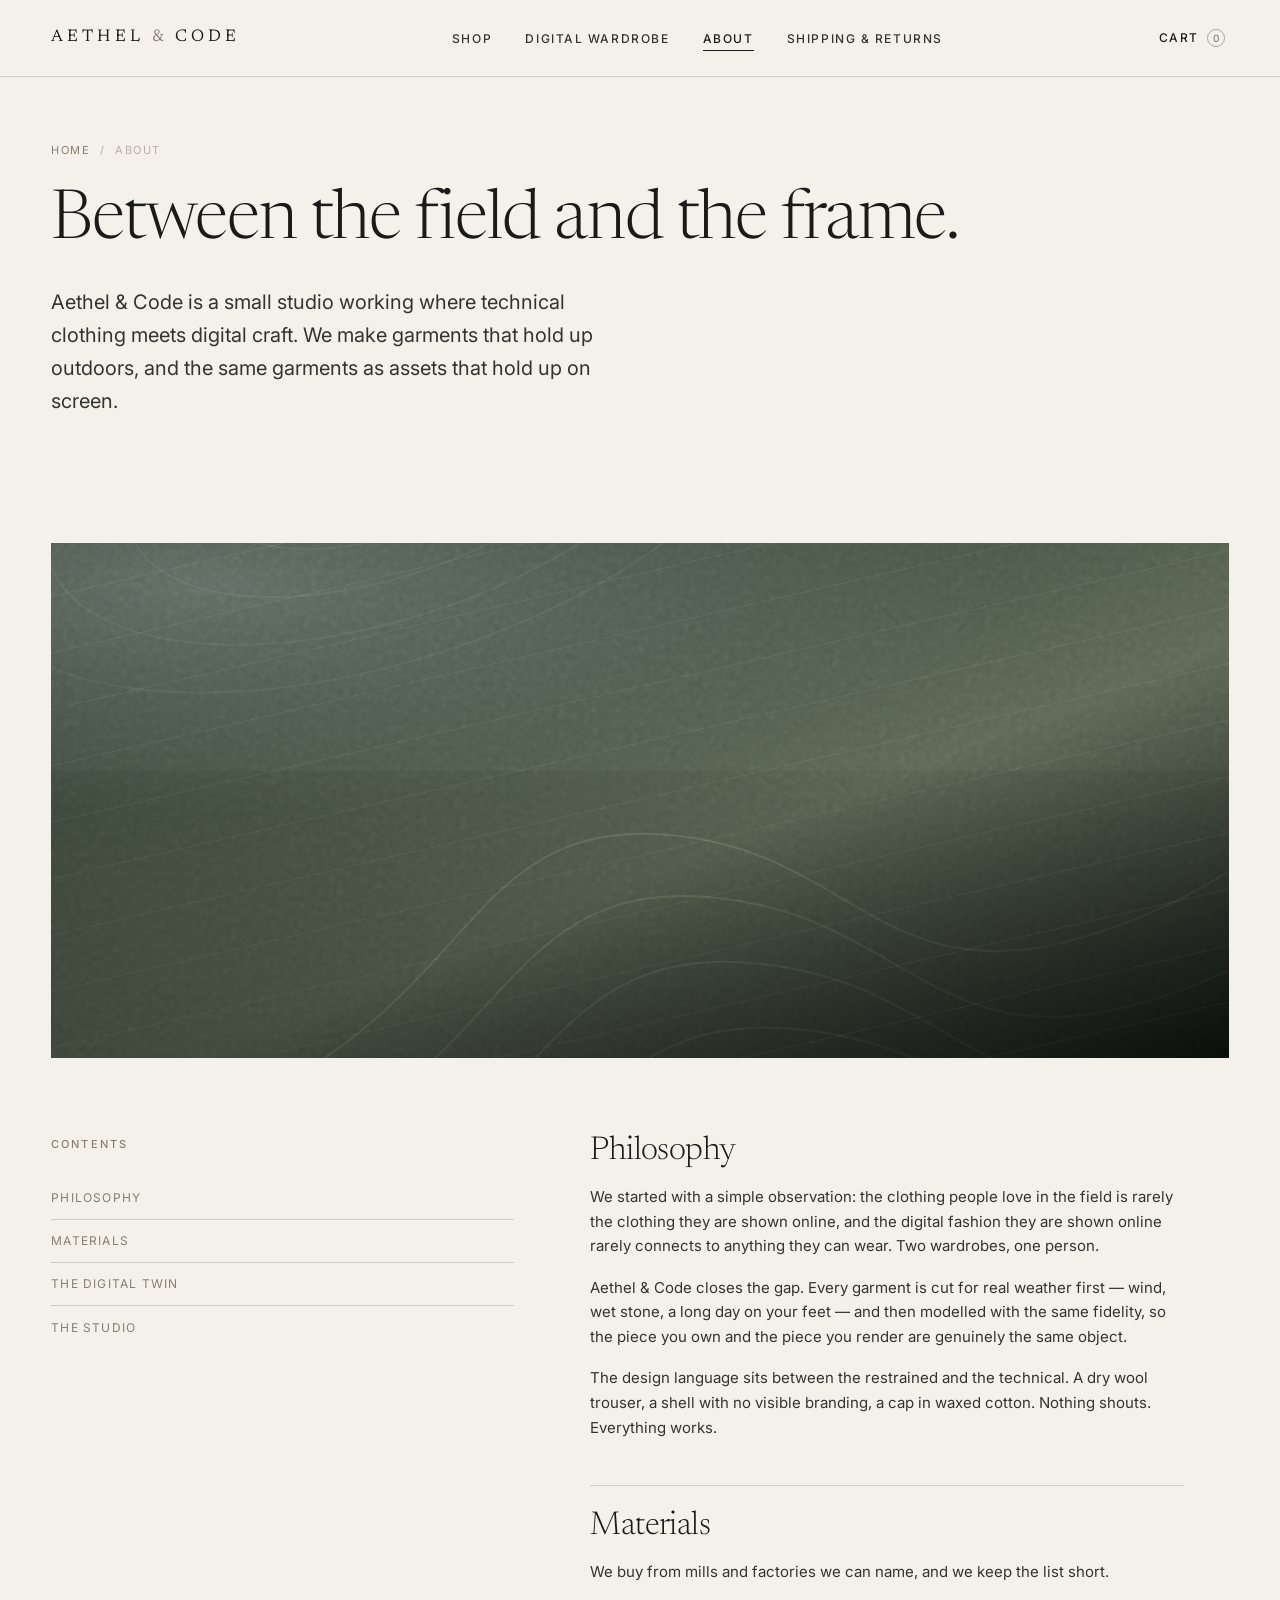
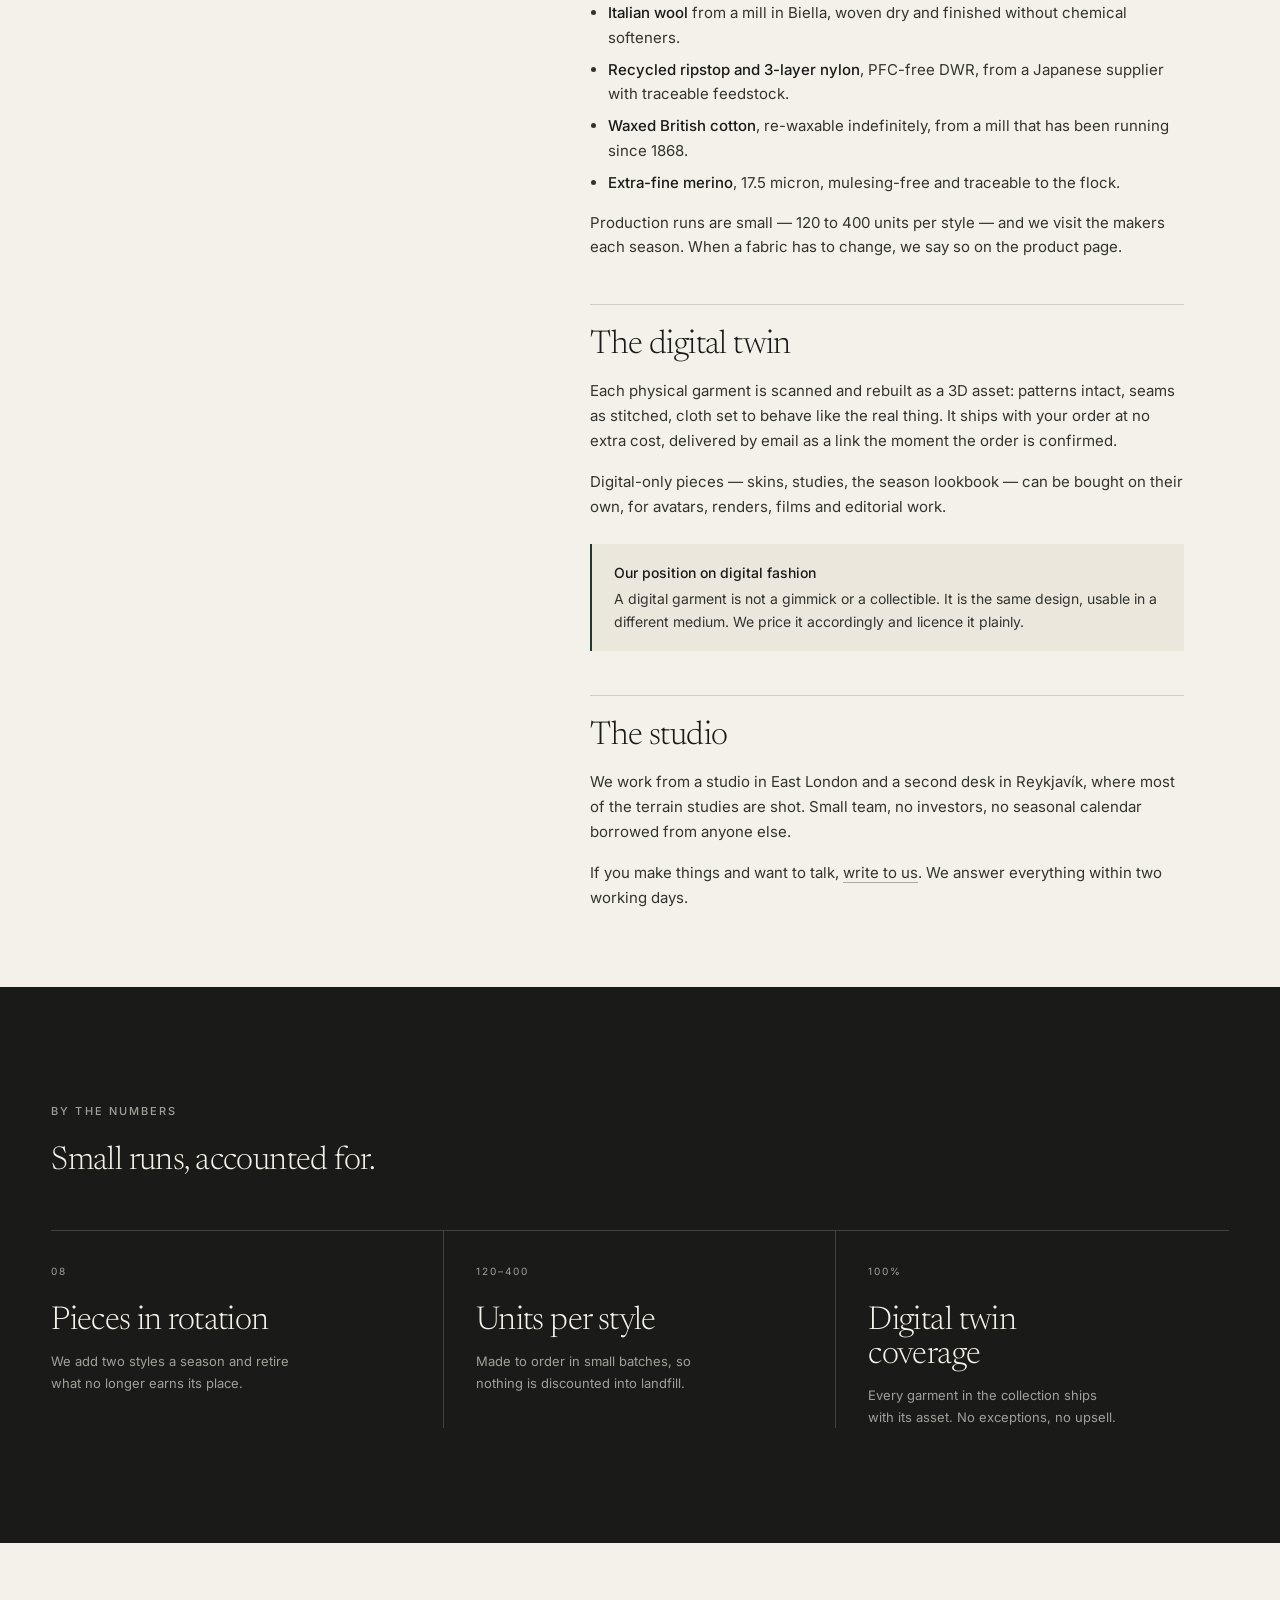
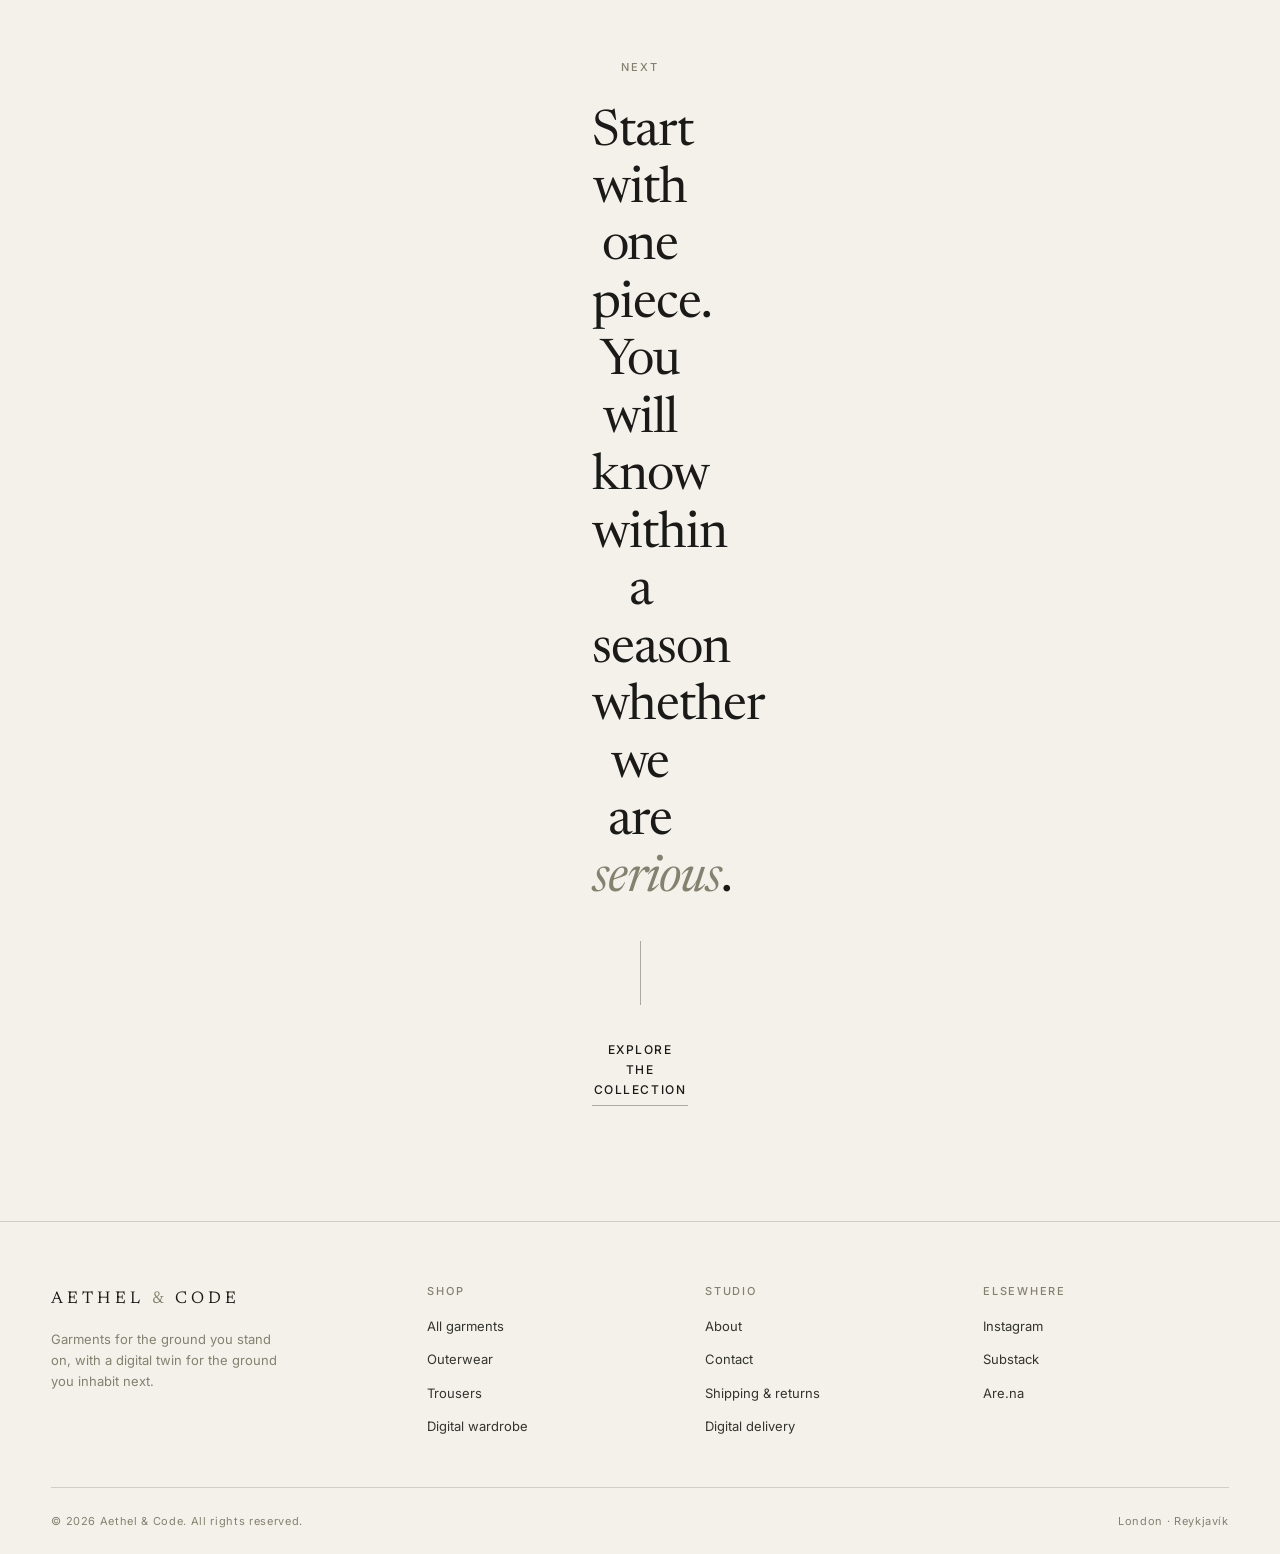
==== about.html @ 12e2cece "Add Aethel & Code storefront and Shopify OS 2.0 theme Ships the static storefront, the theme package" ====
<!DOCTYPE html>
<html lang="en">
<head>
<meta charset="utf-8">
<meta name="viewport" content="width=device-width, initial-scale=1">
<title>About — Aethel &amp; Code</title>
<meta name="description" content="Aethel &amp; Code makes quiet, functional garments for mixed ground, and gives every one of them a digital twin.">
<link rel="preconnect" href="https://fonts.googleapis.com">
<link rel="preconnect" href="https://fonts.gstatic.com" crossorigin>
<link rel="icon" href="data:image/svg+xml,%3Csvg xmlns='http://www.w3.org/2000/svg' viewBox='0 0 32 32'%3E%3Crect width='32' height='32' fill='%231a1b18'/%3E%3Cpath d='M9 23L16 9l7 14M12 19h8' stroke='%23f4f1ea' stroke-width='1.4' fill='none'/%3E%3C/svg%3E">
<meta name="theme-color" content="#f4f1ea">
<link rel="stylesheet" href="assets/css/site.css">
</head>
<body data-page="about">
<div data-chrome="header"></div>

<main id="main">
  <div class="wrap page-head">
    <nav class="breadcrumb" aria-label="Breadcrumb">
      <a href="index.html">Home</a><span>/</span><span aria-current="page">About</span>
    </nav>
    <h1>Between the field and the frame.</h1>
    <div class="page-head__row">
      <p>Aethel &amp; Code is a small studio working where technical clothing meets digital craft. We make garments that hold up outdoors, and the same garments as assets that hold up on screen.</p>
    </div>
  </div>

  <section class="section section--tight">
    <div class="wrap">
      <div class="media" style="aspect-ratio:16/7">
        <div class="plate plate--ridge" style="--p1:#2b3a2e;--p2:#5d6856;--p3:#0c110d" aria-hidden="true">
          <span class="plate__contour"></span><span class="plate__grain"></span>
        </div>
      </div>
    </div>
  </section>

  <section class="section section--tight" style="padding-top:0">
    <div class="wrap prose-layout">
      <aside class="prose-layout__aside">
        <p class="label">Contents</p>
        <ul class="toc">
          <li><a href="#philosophy">Philosophy</a></li>
          <li><a href="#materials">Materials</a></li>
          <li><a href="#digital">The digital twin</a></li>
          <li><a href="#studio">The studio</a></li>
        </ul>
      </aside>

      <div class="prose">
        <h2 id="philosophy">Philosophy</h2>
        <p>We started with a simple observation: the clothing people love in the field is rarely the clothing they are shown online, and the digital fashion they are shown online rarely connects to anything they can wear. Two wardrobes, one person.</p>
        <p>Aethel &amp; Code closes the gap. Every garment is cut for real weather first — wind, wet stone, a long day on your feet — and then modelled with the same fidelity, so the piece you own and the piece you render are genuinely the same object.</p>
        <p>The design language sits between the restrained and the technical. A dry wool trouser, a shell with no visible branding, a cap in waxed cotton. Nothing shouts. Everything works.</p>

        <h2 id="materials">Materials</h2>
        <p>We buy from mills and factories we can name, and we keep the list short.</p>
        <ul>
          <li><strong>Italian wool</strong> from a mill in Biella, woven dry and finished without chemical softeners.</li>
          <li><strong>Recycled ripstop and 3-layer nylon</strong>, PFC-free DWR, from a Japanese supplier with traceable feedstock.</li>
          <li><strong>Waxed British cotton</strong>, re-waxable indefinitely, from a mill that has been running since 1868.</li>
          <li><strong>Extra-fine merino</strong>, 17.5 micron, mulesing-free and traceable to the flock.</li>
        </ul>
        <p>Production runs are small — 120 to 400 units per style — and we visit the makers each season. When a fabric has to change, we say so on the product page.</p>

        <h2 id="digital">The digital twin</h2>
        <p>Each physical garment is scanned and rebuilt as a 3D asset: patterns intact, seams as stitched, cloth set to behave like the real thing. It ships with your order at no extra cost, delivered by email as a link the moment the order is confirmed.</p>
        <p>Digital-only pieces — skins, studies, the season lookbook — can be bought on their own, for avatars, renders, films and editorial work.</p>
        <div class="callout">
          <p><strong>Our position on digital fashion</strong>
          A digital garment is not a gimmick or a collectible. It is the same design, usable in a different medium. We price it accordingly and licence it plainly.</p>
        </div>

        <h2 id="studio">The studio</h2>
        <p>We work from a studio in East London and a second desk in Reykjav&iacute;k, where most of the terrain studies are shot. Small team, no investors, no seasonal calendar borrowed from anyone else.</p>
        <p>If you make things and want to talk, <a href="contact.html">write to us</a>. We answer everything within two working days.</p>
      </div>
    </div>
  </section>

  <section class="section section--ink">
    <div class="wrap">
      <div class="section-head">
        <div>
          <p class="label">By the numbers</p>
          <h2 style="font-size:var(--step-2);max-width:24ch">Small runs, accounted for.</h2>
        </div>
      </div>
      <div class="pillars">
        <div class="pillar">
          <span class="pillar__num">08</span>
          <h3>Pieces in rotation</h3>
          <p>We add two styles a season and retire what no longer earns its place.</p>
        </div>
        <div class="pillar">
          <span class="pillar__num">120–400</span>
          <h3>Units per style</h3>
          <p>Made to order in small batches, so nothing is discounted into landfill.</p>
        </div>
        <div class="pillar">
          <span class="pillar__num">100%</span>
          <h3>Digital twin coverage</h3>
          <p>Every garment in the collection ships with its asset. No exceptions, no upsell.</p>
        </div>
      </div>
    </div>
  </section>

  <section class="section">
    <div class="wrap quote reveal">
      <p class="label">Next</p>
      <blockquote>Start with one piece. You will know within a season whether we are <em>serious</em>.</blockquote>
      <div class="quote__rule" aria-hidden="true"></div>
      <a class="link-underline" href="shop.html">Explore the collection</a>
    </div>
  </section>
</main>

<div data-chrome="footer"></div>

<script src="assets/js/data.js"></script>
<script src="assets/js/site.js"></script>
</body>
</html>
---- assets/css/site.css ----
@import url('https://fonts.googleapis.com/css2?family=Newsreader:ital,opsz,wght@0,6..72,300;0,6..72,400;0,6..72,500;1,6..72,300&family=Inter:wght@300;400;500&display=swap');

/* ============================================================
   Aethel & Code — design tokens
   ============================================================ */
:root {
  --bone: #f4f1ea;
  --paper: #ebe7dd;
  --ink: #1a1b18;
  --ink-soft: #33342f;
  --stone: #85816f;
  --stone-light: #b6b1a2;
  --forest: #1f3a2e;
  --forest-bright: #2f5a45;
  --line: rgba(26, 27, 24, 0.16);
  --line-strong: rgba(26, 27, 24, 0.34);

  --font-display: 'Newsreader', 'Iowan Old Style', 'Palatino Linotype', Georgia, serif;
  --font-body: 'Inter', 'Helvetica Neue', Helvetica, Arial, sans-serif;

  --step--1: 0.8125rem;
  --step-0: 0.9375rem;
  --step-1: clamp(1.0625rem, 0.98rem + 0.35vw, 1.25rem);
  --step-2: clamp(1.5rem, 1.2rem + 1.2vw, 2.05rem);
  --step-3: clamp(2.1rem, 1.5rem + 2.6vw, 3.35rem);
  --display: clamp(2.5rem, 1.1rem + 5.6vw, 5.75rem);

  --gutter: clamp(1.25rem, 4vw, 3.5rem);
  --section: clamp(4.5rem, 9vw, 8.5rem);
  --max: 1560px;
  --nav-h: 76px;

  --ease: cubic-bezier(0.22, 1, 0.36, 1);
}

/* ============================================================
   Base
   ============================================================ */
*,
*::before,
*::after { box-sizing: border-box; }

html { -webkit-text-size-adjust: 100%; scroll-behavior: smooth; }

body {
  margin: 0;
  background: var(--bone);
  color: var(--ink);
  font-family: var(--font-body);
  font-size: var(--step-0);
  font-weight: 400;
  line-height: 1.65;
  -webkit-font-smoothing: antialiased;
  text-rendering: optimizeLegibility;
}

body.is-locked { overflow: hidden; }

img, svg { display: block; max-width: 100%; }

h1, h2, h3, h4 {
  font-family: var(--font-display);
  font-weight: 300;
  line-height: 1.04;
  letter-spacing: -0.018em;
  margin: 0;
  text-wrap: balance;
}

p { margin: 0 0 1.1em; }
p:last-child { margin-bottom: 0; }

a { color: inherit; text-decoration: none; }

button { font: inherit; color: inherit; }

:focus-visible {
  outline: 2px solid var(--forest-bright);
  outline-offset: 3px;
}

::selection { background: var(--forest); color: var(--bone); }

/* ============================================================
   Layout utilities
   ============================================================ */
.wrap {
  width: 100%;
  max-width: var(--max);
  margin-inline: auto;
  padding-inline: var(--gutter);
}

.section { padding-block: var(--section); }
.section--tight { padding-block: clamp(3rem, 6vw, 5rem); }
.section--hair { border-top: 1px solid var(--line); }

.section--ink {
  background: var(--ink);
  color: var(--bone);
  --line: rgba(244, 241, 234, 0.18);
  --line-strong: rgba(244, 241, 234, 0.4);
  --stone: rgba(244, 241, 234, 0.62);
}
.section--ink :focus-visible { outline-color: var(--bone); }

.label {
  font-family: var(--font-body);
  font-size: 0.6875rem;
  font-weight: 500;
  letter-spacing: 0.19em;
  text-transform: uppercase;
  color: var(--stone);
  margin: 0 0 1.5rem;
}

.eyebrow-row {
  display: flex;
  align-items: baseline;
  justify-content: space-between;
  gap: 2rem;
  padding-bottom: 1.1rem;
  border-bottom: 1px solid var(--line);
  margin-bottom: clamp(1.75rem, 3vw, 2.75rem);
}
.eyebrow-row .label { margin: 0; }

.section-head {
  display: grid;
  grid-template-columns: minmax(0, 1fr) auto;
  align-items: end;
  gap: 2rem;
  margin-bottom: clamp(2rem, 4vw, 3.5rem);
}
.section-head h2 { font-size: var(--step-3); max-width: 20ch; }

.lede {
  font-size: var(--step-1);
  line-height: 1.55;
  max-width: 54ch;
  color: var(--ink-soft);
}
.section--ink .lede { color: rgba(244, 241, 234, 0.72); }

.muted { color: var(--stone); }

/* ============================================================
   Buttons & links
   ============================================================ */
.btn {
  --bg: var(--ink);
  --fg: var(--bone);
  --bd: var(--ink);
  display: inline-flex;
  align-items: center;
  justify-content: center;
  gap: 0.6rem;
  min-height: 50px;
  padding: 0.85rem 1.6rem;
  background: var(--bg);
  color: var(--fg);
  border: 1px solid var(--bd);
  border-radius: 0;
  font-size: 0.75rem;
  font-weight: 500;
  letter-spacing: 0.13em;
  text-transform: uppercase;
  cursor: pointer;
  transition: background 0.4s var(--ease), color 0.4s var(--ease), border-color 0.4s var(--ease);
}
.btn:hover { --bg: var(--forest); --bd: var(--forest); --fg: var(--bone); }
.btn:disabled { opacity: 0.45; cursor: not-allowed; }

.btn--ghost {
  --bg: transparent;
  --fg: var(--ink);
  --bd: var(--line-strong);
}
.btn--ghost:hover { --bg: var(--ink); --fg: var(--bone); --bd: var(--ink); }

.btn--light { --bg: var(--bone); --fg: var(--ink); --bd: var(--bone); }
.btn--light:hover { --bg: transparent; --fg: var(--bone); --bd: var(--bone); }

.btn--outline-light {
  --bg: transparent;
  --fg: var(--bone);
  --bd: rgba(244, 241, 234, 0.5);
}
.btn--outline-light:hover { --bg: var(--bone); --fg: var(--ink); --bd: var(--bone); }

.btn--block { width: 100%; }

.btn__arrow { transition: transform 0.4s var(--ease); }
.btn:hover .btn__arrow { transform: translateX(4px); }

.link-underline {
  display: inline-flex;
  align-items: center;
  gap: 0.5rem;
  font-size: 0.75rem;
  font-weight: 500;
  letter-spacing: 0.13em;
  text-transform: uppercase;
  padding-bottom: 0.35rem;
  border-bottom: 1px solid var(--line-strong);
  transition: border-color 0.35s var(--ease), color 0.35s var(--ease);
}
.link-underline:hover { border-color: currentColor; color: var(--forest); }
.section--ink .link-underline:hover { color: var(--bone); }

.skip {
  position: absolute;
  left: -9999px;
  top: 0;
  z-index: 200;
  background: var(--ink);
  color: var(--bone);
  padding: 0.9rem 1.25rem;
}
.skip:focus { left: 1rem; top: 1rem; }

/* ============================================================
   Art plates — generated atmospheric "terrain" imagery
   ============================================================ */
.plate {
  --p1: #35362f;
  --p2: #6c6a5e;
  --p3: #161714;
  position: relative;
  overflow: hidden;
  isolation: isolate;
  background-color: var(--p2);
  background-image:
    radial-gradient(120% 85% at 18% 10%, color-mix(in srgb, var(--p1) 76%, #fff) 0%, transparent 58%),
    radial-gradient(85% 60% at 84% 6%, color-mix(in srgb, var(--p2) 62%, #fff) 0%, transparent 64%),
    linear-gradient(166deg, var(--p1) 0%, var(--p2) 54%, var(--p3) 100%);
}

.plate::before {
  content: '';
  position: absolute;
  inset: 0;
  background:
    linear-gradient(180deg, transparent 44%, rgba(8, 9, 8, 0.06) 44.4%, rgba(8, 9, 8, 0.34) 100%);
  pointer-events: none;
}

.plate__contour,
.plate__grain {
  position: absolute;
  inset: 0;
  pointer-events: none;
  background-repeat: no-repeat;
  background-size: cover;
  background-position: center;
}
.plate__contour {
  background-image: url(../img/contours.svg);
  opacity: 0.3;
  mix-blend-mode: overlay;
  transform: scale(1.18);
  transition: transform 1.4s var(--ease), opacity 1.4s var(--ease);
}
.plate__grain {
  background-image: url(../img/grain.svg);
  opacity: 0.5;
  mix-blend-mode: overlay;
}

/* variants */
.plate--ridge {
  background-image:
    repeating-linear-gradient(-13deg, transparent 0 54px, rgba(255, 255, 255, 0.055) 54px 55px),
    radial-gradient(120% 80% at 14% 8%, color-mix(in srgb, var(--p1) 74%, #fff) 0%, transparent 56%),
    linear-gradient(158deg, var(--p1) 0%, var(--p2) 58%, var(--p3) 100%);
}
.plate--ridge .plate__contour { opacity: 0.4; }

.plate--fog {
  background-image:
    radial-gradient(60% 40% at 30% 62%, rgba(255, 255, 255, 0.32) 0%, transparent 70%),
    radial-gradient(55% 40% at 76% 34%, rgba(255, 255, 255, 0.22) 0%, transparent 72%),
    linear-gradient(172deg, var(--p1) 0%, var(--p2) 48%, var(--p3) 100%);
}
.plate--fog .plate__contour { opacity: 0.18; }

.plate--dune {
  background-image:
    radial-gradient(140% 70% at 50% 116%, color-mix(in srgb, var(--p1) 60%, #fff) 0%, transparent 62%),
    radial-gradient(90% 45% at 22% 22%, rgba(255, 255, 255, 0.18) 0%, transparent 66%),
    linear-gradient(178deg, var(--p1) 0%, var(--p2) 62%, var(--p3) 100%);
}
.plate--dune .plate__contour { opacity: 0.26; }

.plate--studio {
  background-image:
    radial-gradient(70% 55% at 50% 26%, color-mix(in srgb, var(--p2) 62%, #fff) 0%, transparent 66%),
    linear-gradient(180deg, var(--p1) 0%, var(--p2) 68%, var(--p3) 100%);
}
.plate--studio::before {
  background:
    radial-gradient(58% 34% at 50% 100%, rgba(0, 0, 0, 0.4) 0%, transparent 70%),
    linear-gradient(180deg, transparent 62%, rgba(8, 9, 8, 0.24) 100%);
}
.plate--studio .plate__contour { opacity: 0.1; }

/* digital / wireframe plate */
.plate--wire {
  background-color: #121613;
  background-image:
    radial-gradient(70% 55% at 50% 30%, color-mix(in srgb, var(--p2) 46%, #000) 0%, transparent 70%),
    linear-gradient(180deg, #1a201b 0%, #0d110f 100%);
}
.plate--wire::before {
  background-image:
    linear-gradient(rgba(244, 241, 234, 0.09) 1px, transparent 1px),
    linear-gradient(90deg, rgba(244, 241, 234, 0.09) 1px, transparent 1px);
  background-size: 44px 44px;
  background-position: center;
  mask-image: radial-gradient(78% 62% at 50% 44%, #000 20%, transparent 78%);
  opacity: 0.9;
}
.plate--wire .plate__contour {
  opacity: 0.16;
  mix-blend-mode: screen;
  background-size: 130% auto;
  background-position: center 120%;
}

/* media wrapper */
.media {
  position: relative;
  display: block;
  aspect-ratio: 4 / 5;
  overflow: hidden;
  background: var(--paper);
}
.media .plate { position: absolute; inset: 0; }

.media__tag {
  position: absolute;
  left: 0.9rem;
  bottom: 0.9rem;
  z-index: 2;
  display: inline-flex;
  align-items: center;
  gap: 0.4rem;
  padding: 0.42rem 0.7rem;
  background: rgba(244, 241, 234, 0.92);
  color: var(--ink);
  font-size: 0.625rem;
  font-weight: 500;
  letter-spacing: 0.14em;
  text-transform: uppercase;
  backdrop-filter: blur(6px);
}
.media__tag::before {
  content: '';
  width: 5px;
  height: 5px;
  border-radius: 50%;
  background: var(--forest-bright);
}

/* mannequin line art for digital looks */
.figure {
  position: absolute;
  inset: 0;
  z-index: 1;
  display: grid;
  place-items: center;
  padding: 12% 0;
  pointer-events: none;
}
.figure svg {
  height: 100%;
  width: auto;
  overflow: visible;
  stroke: rgba(244, 241, 234, 0.82);
  fill: none;
  stroke-width: 1.1;
  vector-effect: non-scaling-stroke;
}
.figure svg .dash { stroke-dasharray: 4 5; stroke-opacity: 0.5; }
.figure svg .accent { stroke: #7fbf9c; stroke-opacity: 0.9; }
.figure svg .fillfaint { fill: rgba(244, 241, 234, 0.05); stroke: none; }

/* ============================================================
   Navigation
   ============================================================ */
.nav {
  position: sticky;
  top: 0;
  z-index: 90;
  background: color-mix(in srgb, var(--bone) 92%, transparent);
  backdrop-filter: blur(14px) saturate(120%);
  border-bottom: 1px solid var(--line);
}
.nav__inner {
  display: flex;
  align-items: center;
  justify-content: space-between;
  gap: 2rem;
  height: var(--nav-h);
}

.wordmark {
  font-family: var(--font-display);
  font-size: 1.0625rem;
  font-weight: 400;
  letter-spacing: 0.24em;
  text-transform: uppercase;
  white-space: nowrap;
}
.wordmark span { color: var(--stone); }

.nav__links {
  display: flex;
  align-items: center;
  gap: clamp(1.5rem, 2.6vw, 2.75rem);
  list-style: none;
  margin: 0;
  padding: 0;
}
.nav__links a {
  position: relative;
  font-size: 0.75rem;
  font-weight: 500;
  letter-spacing: 0.13em;
  text-transform: uppercase;
  padding-block: 0.35rem;
  color: var(--ink-soft);
  transition: color 0.3s var(--ease);
}
.nav__links a::after {
  content: '';
  position: absolute;
  left: 0;
  bottom: 0;
  height: 1px;
  width: 100%;
  background: currentColor;
  transform: scaleX(0);
  transform-origin: left;
  transition: transform 0.4s var(--ease);
}
.nav__links a:hover { color: var(--ink); }
.nav__links a:hover::after,
.nav__links a[aria-current='page']::after { transform: scaleX(1); }
.nav__links a[aria-current='page'] { color: var(--ink); }

.nav__actions { display: flex; align-items: center; gap: 0.5rem; }

.cart-btn {
  position: relative;
  display: inline-flex;
  align-items: center;
  gap: 0.5rem;
  background: none;
  border: 0;
  padding: 0.55rem 0.25rem;
  font-size: 0.75rem;
  font-weight: 500;
  letter-spacing: 0.13em;
  text-transform: uppercase;
  cursor: pointer;
}
.cart-btn__count {
  display: inline-grid;
  place-items: center;
  min-width: 18px;
  height: 18px;
  padding-inline: 4px;
  background: var(--forest);
  color: var(--bone);
  font-size: 0.625rem;
  letter-spacing: 0;
  border-radius: 999px;
}
.cart-btn__count[data-empty='true'] {
  background: transparent;
  color: var(--stone);
  border: 1px solid var(--line-strong);
}

.menu-toggle {
  display: none;
  width: 44px;
  height: 44px;
  align-items: center;
  justify-content: center;
  background: none;
  border: 1px solid var(--line);
  cursor: pointer;
}
.menu-toggle span {
  display: block;
  width: 18px;
  height: 1px;
  background: var(--ink);
  position: relative;
}
.menu-toggle span::before,
.menu-toggle span::after {
  content: '';
  position: absolute;
  left: 0;
  width: 18px;
  height: 1px;
  background: var(--ink);
}
.menu-toggle span::before { top: -6px; }
.menu-toggle span::after { top: 6px; }

/* mobile nav panel */
.mobile-nav {
  position: fixed;
  inset: 0;
  z-index: 120;
  background: var(--bone);
  padding: calc(var(--nav-h) + 2rem) var(--gutter) 2rem;
  display: flex;
  flex-direction: column;
  justify-content: space-between;
  transform: translateY(-100%);
  visibility: hidden;
  transition: transform 0.55s var(--ease), visibility 0.55s;
}
.mobile-nav[data-open='true'] { transform: translateY(0); visibility: visible; }
.mobile-nav ul { list-style: none; margin: 0; padding: 0; }
.mobile-nav li + li { border-top: 1px solid var(--line); }
.mobile-nav a {
  display: flex;
  align-items: baseline;
  justify-content: space-between;
  padding-block: 1rem;
  font-family: var(--font-display);
  font-size: clamp(1.6rem, 7vw, 2.4rem);
  letter-spacing: -0.01em;
}
.mobile-nav a span { font-family: var(--font-body); font-size: 0.6875rem; letter-spacing: 0.18em; color: var(--stone); }
.mobile-nav__close {
  position: absolute;
  top: 1rem;
  right: var(--gutter);
  width: 44px;
  height: 44px;
  border: 1px solid var(--line);
  background: none;
  cursor: pointer;
  font-size: 1.1rem;
  line-height: 1;
}
.mobile-nav__foot { font-size: var(--step--1); color: var(--stone); }

/* ============================================================
   Cart drawer
   ============================================================ */
.scrim {
  position: fixed;
  inset: 0;
  z-index: 100;
  background: rgba(20, 21, 18, 0.42);
  backdrop-filter: blur(3px);
  opacity: 0;
  visibility: hidden;
  transition: opacity 0.4s var(--ease), visibility 0.4s;
}
.scrim[data-open='true'] { opacity: 1; visibility: visible; }

.drawer {
  position: fixed;
  top: 0;
  right: 0;
  bottom: 0;
  z-index: 110;
  width: min(440px, 100%);
  background: var(--bone);
  border-left: 1px solid var(--line);
  display: flex;
  flex-direction: column;
  transform: translateX(101%);
  visibility: hidden;
  transition: transform 0.55s var(--ease), visibility 0.55s;
}
.drawer[data-open='true'] { transform: translateX(0); visibility: visible; }
.drawer[data-open='false'] { pointer-events: none; }

.drawer__head {
  display: flex;
  align-items: center;
  justify-content: space-between;
  padding: 1.35rem 1.5rem;
  border-bottom: 1px solid var(--line);
}
.drawer__head h2 { font-size: 1.15rem; letter-spacing: 0; }
.drawer__close {
  width: 40px;
  height: 40px;
  display: grid;
  place-items: center;
  background: none;
  border: 1px solid var(--line);
  cursor: pointer;
  font-size: 1rem;
  line-height: 1;
}
.drawer__body { flex: 1; overflow-y: auto; padding: 1.5rem; }

.drawer__empty { padding-top: 3rem; }
.drawer__empty p { max-width: 32ch; }

.line-item {
  display: grid;
  grid-template-columns: 76px 1fr;
  gap: 1rem;
  padding-block: 1.15rem;
  border-bottom: 1px solid var(--line);
}
.line-item:first-child { padding-top: 0; }
.line-item__media { aspect-ratio: 4 / 5; }
.line-item__name { font-family: var(--font-display); font-size: 1.0625rem; line-height: 1.25; }
.line-item__meta { font-size: 0.75rem; color: var(--stone); margin-top: 0.15rem; }
.line-item__row {
  display: flex;
  align-items: center;
  justify-content: space-between;
  gap: 1rem;
  margin-top: 0.6rem;
}
.line-item__price { font-size: 0.8125rem; font-variant-numeric: tabular-nums; }

.qty {
  display: inline-flex;
  align-items: center;
  border: 1px solid var(--line);
}
.qty button {
  width: 28px;
  height: 28px;
  display: grid;
  place-items: center;
  background: none;
  border: 0;
  cursor: pointer;
  font-size: 0.9rem;
  color: var(--ink-soft);
}
.qty button:hover { background: var(--paper); }
.qty span { min-width: 26px; text-align: center; font-size: 0.8125rem; font-variant-numeric: tabular-nums; }

.line-item__remove {
  background: none;
  border: 0;
  padding: 0;
  font-size: 0.6875rem;
  letter-spacing: 0.1em;
  text-transform: uppercase;
  color: var(--stone);
  text-decoration: underline;
  text-underline-offset: 3px;
  cursor: pointer;
}
.line-item__remove:hover { color: var(--ink); }

.drawer__foot { border-top: 1px solid var(--line); padding: 1.4rem 1.5rem 1.6rem; background: var(--paper); }
.drawer__row { display: flex; justify-content: space-between; font-size: 0.8125rem; margin-bottom: 0.5rem; }
.drawer__total { font-size: 1rem; margin-block: 0.85rem 1.1rem; padding-top: 0.85rem; border-top: 1px solid var(--line); }
.drawer__total strong { font-family: var(--font-display); font-size: 1.35rem; font-weight: 400; font-variant-numeric: tabular-nums; }
.drawer__note { font-size: 0.6875rem; line-height: 1.6; color: var(--stone); margin-top: 0.9rem; }

.toast {
  position: fixed;
  left: 50%;
  bottom: 1.5rem;
  z-index: 150;
  transform: translate(-50%, 14px);
  padding: 0.8rem 1.2rem;
  background: var(--ink);
  color: var(--bone);
  font-size: 0.75rem;
  letter-spacing: 0.06em;
  opacity: 0;
  visibility: hidden;
  transition: opacity 0.3s var(--ease), transform 0.3s var(--ease), visibility 0.3s;
}
.toast[data-show='true'] { opacity: 1; visibility: visible; transform: translate(-50%, 0); }

/* ============================================================
   Hero
   ============================================================ */
.hero {
  position: relative;
  min-height: min(88svh, 900px);
  display: grid;
  align-items: end;
  overflow: hidden;
  color: var(--bone);
  --line: rgba(244, 241, 234, 0.24);
}
.hero .plate { position: absolute; inset: 0; }
.hero .plate__contour { animation: drift 34s ease-in-out infinite alternate; }
.hero::after {
  content: '';
  position: absolute;
  inset: 0;
  z-index: 1;
  background:
    linear-gradient(180deg, rgba(12, 15, 12, 0.42) 0%, rgba(12, 15, 12, 0.08) 38%, rgba(10, 13, 10, 0.72) 100%);
  pointer-events: none;
}
.hero__inner {
  position: relative;
  z-index: 2;
  width: 100%;
  padding-block: clamp(2.5rem, 6vw, 4.5rem);
}
.hero__eyebrow {
  display: flex;
  align-items: center;
  gap: 0.75rem;
  font-size: 0.6875rem;
  letter-spacing: 0.19em;
  text-transform: uppercase;
  color: rgba(244, 241, 234, 0.78);
  margin-bottom: clamp(1.25rem, 2.5vw, 2rem);
}
.hero__eyebrow::before {
  content: '';
  width: 34px;
  height: 1px;
  background: currentColor;
  opacity: 0.6;
}
.hero h1 {
  font-size: var(--display);
  max-width: 20ch;
  margin-bottom: clamp(1.25rem, 2.5vw, 1.9rem);
  letter-spacing: -0.025em;
}
.hero h1 em { font-style: italic; color: rgba(244, 241, 234, 0.78); }
.hero__foot {
  display: flex;
  flex-wrap: wrap;
  align-items: end;
  justify-content: space-between;
  gap: 1.75rem;
  padding-top: 1.5rem;
  border-top: 1px solid rgba(244, 241, 234, 0.22);
}
.hero__foot p {
  max-width: 34ch;
  font-size: var(--step--1);
  color: rgba(244, 241, 234, 0.8);
  margin: 0;
}
.hero__actions { display: flex; flex-wrap: wrap; gap: 0.75rem; }

@keyframes drift {
  from { transform: scale(1.18) translate3d(0, 0, 0); }
  to { transform: scale(1.26) translate3d(-2.5%, -1.5%, 0); }
}

/* ============================================================
   Marquee band
   ============================================================ */
.band {
  border-bottom: 1px solid var(--line);
  padding-block: 0.9rem;
  overflow: hidden;
}
.band__track {
  display: flex;
  gap: 3rem;
  width: max-content;
  animation: marquee 44s linear infinite;
}
.band__track span {
  display: inline-flex;
  align-items: center;
  gap: 0.7rem;
  font-size: 0.6875rem;
  letter-spacing: 0.17em;
  text-transform: uppercase;
  color: var(--stone);
  white-space: nowrap;
}
.band__track span::before {
  content: '';
  width: 4px;
  height: 4px;
  background: var(--forest-bright);
  border-radius: 50%;
}
@keyframes marquee {
  to { transform: translateX(-50%); }
}

/* ============================================================
   Pillars
   ============================================================ */
.pillars {
  display: grid;
  grid-template-columns: repeat(3, minmax(0, 1fr));
  border-top: 1px solid var(--line);
}
.pillar {
  padding: 2rem 2rem 0 0;
  border-right: 1px solid var(--line);
}
.pillar:last-child { border-right: 0; padding-right: 0; }
.pillar:not(:first-child) { padding-left: 2rem; }
.pillar__num {
  font-size: 0.625rem;
  letter-spacing: 0.2em;
  color: var(--stone);
  display: block;
  margin-bottom: 1.6rem;
}
.pillar h3 { font-size: var(--step-2); margin-bottom: 0.75rem; max-width: 14ch; }
.pillar p { font-size: var(--step--1); color: var(--stone); max-width: 32ch; }

/* ============================================================
   Collections (asymmetric editorial grid)
   ============================================================ */
.collections {
  display: grid;
  grid-template-columns: 1.35fr 1fr;
  gap: clamp(1rem, 2vw, 1.75rem);
}
.collection-card {
  position: relative;
  display: grid;
  min-height: 0;
  color: var(--bone);
  --line: rgba(244, 241, 234, 0.3);
}
.collection-card--tall { grid-row: span 2; }
.collection-card .media { aspect-ratio: auto; height: 100%; min-height: 300px; }
.collection-card--tall .media { min-height: 640px; }
.collection-card__body {
  position: absolute;
  inset: auto 0 0 0;
  z-index: 3;
  padding: clamp(1.25rem, 2.4vw, 2rem);
  display: flex;
  align-items: end;
  justify-content: space-between;
  gap: 1.5rem;
  background: linear-gradient(180deg, transparent 0%, rgba(10, 12, 10, 0.62) 100%);
}
.collection-card__body h3 { font-size: var(--step-2); margin-bottom: 0.35rem; }
.collection-card__body p {
  margin: 0;
  font-size: 0.75rem;
  letter-spacing: 0.06em;
  color: rgba(244, 241, 234, 0.72);
}
.collection-card__arrow {
  flex-shrink: 0;
  width: 42px;
  height: 42px;
  display: grid;
  place-items: center;
  border: 1px solid rgba(244, 241, 234, 0.45);
  border-radius: 50%;
  font-size: 0.9rem;
  transition: background 0.4s var(--ease), color 0.4s var(--ease), transform 0.4s var(--ease);
}
.collection-card:hover .collection-card__arrow {
  background: var(--bone);
  color: var(--ink);
  transform: rotate(-45deg);
}
.collection-card:hover .plate__contour { transform: scale(1.26); opacity: 0.55; }
.collection-card .media .plate { transition: filter 0.8s var(--ease); }
.collection-card:hover .media .plate { filter: saturate(1.12) brightness(1.04); }

.collections__side {
  display: grid;
  grid-template-rows: 1fr 1fr;
  gap: clamp(1rem, 2vw, 1.75rem);
}

/* ============================================================
   Phygital split
   ============================================================ */
.split {
  display: grid;
  grid-template-columns: 1fr 1fr;
  gap: clamp(2rem, 6vw, 5.5rem);
  align-items: center;
}
.split--wide-left { grid-template-columns: 1.1fr 0.9fr; }
.split h2 { font-size: var(--step-3); margin-bottom: 1.25rem; max-width: 18ch; }
.split .body { max-width: 46ch; color: var(--ink-soft); }
.split .body p + p { margin-top: 1rem; }
.split__actions { margin-top: 2rem; display: flex; flex-wrap: wrap; gap: 1.25rem; align-items: center; }

.pairing {
  position: relative;
  display: grid;
  grid-template-columns: 1fr 1fr;
  gap: 1px;
  background: var(--line);
  border: 1px solid var(--line);
}
.pairing__cell { position: relative; background: var(--bone); }
.pairing__cell .media { aspect-ratio: 3 / 4; }
.pairing__caption {
  position: absolute;
  left: 0;
  top: 0;
  z-index: 3;
  padding: 0.6rem 0.75rem;
  font-size: 0.625rem;
  letter-spacing: 0.16em;
  text-transform: uppercase;
  background: rgba(244, 241, 234, 0.94);
  color: var(--ink);
}
.pairing__link {
  position: absolute;
  z-index: 4;
  left: 50%;
  top: 50%;
  transform: translate(-50%, -50%);
  width: 52px;
  height: 52px;
  display: grid;
  place-items: center;
  border-radius: 50%;
  background: var(--bone);
  color: var(--ink);
  border: 1px solid var(--line);
  font-size: 1.1rem;
  font-family: var(--font-display);
}
.pairing__foot {
  grid-column: 1 / -1;
  display: flex;
  justify-content: space-between;
  gap: 1rem;
  padding: 1rem 1.1rem;
  background: var(--bone);
  border-top: 1px solid var(--line);
  font-size: 0.6875rem;
  letter-spacing: 0.13em;
  text-transform: uppercase;
  color: var(--stone);
}

/* ============================================================
   Product grid & cards
   ============================================================ */
.grid-products {
  display: grid;
  grid-template-columns: repeat(3, minmax(0, 1fr));
  gap: clamp(1.25rem, 2.4vw, 2.25rem) clamp(1rem, 2vw, 1.75rem);
}

.card { display: block; }
.card .media { background: var(--paper); }
.card:hover .plate__contour { transform: scale(1.26); opacity: 0.55; }
.card__info {
  display: flex;
  align-items: baseline;
  justify-content: space-between;
  gap: 1rem;
  padding-top: 0.9rem;
  border-top: 1px solid var(--line);
  margin-top: 0.9rem;
}
.card__name { font-family: var(--font-display); font-size: 1.125rem; line-height: 1.3; }
.card__price { font-size: 0.8125rem; font-variant-numeric: tabular-nums; white-space: nowrap; }
.card__meta {
  display: flex;
  justify-content: space-between;
  gap: 1rem;
  font-size: 0.6875rem;
  letter-spacing: 0.05em;
  color: var(--stone);
  margin-top: 0.3rem;
}

/* ============================================================
   Digital wardrobe teaser (dark)
   ============================================================ */
.digital-strip {
  display: grid;
  grid-template-columns: repeat(4, minmax(0, 1fr));
  gap: 1px;
  background: rgba(244, 241, 234, 0.16);
  border: 1px solid rgba(244, 241, 234, 0.16);
}
.digital-strip a { display: block; position: relative; background: var(--ink); }
.digital-strip .media { aspect-ratio: 3 / 4; background: #121613; }
.digital-strip__label {
  position: absolute;
  z-index: 3;
  left: 0;
  right: 0;
  bottom: 0;
  padding: 0.9rem;
  font-size: 0.6875rem;
  letter-spacing: 0.13em;
  text-transform: uppercase;
  color: rgba(244, 241, 234, 0.82);
  background: linear-gradient(180deg, transparent, rgba(8, 10, 9, 0.85));
}
.digital-strip a:hover .figure svg { stroke: #bfe6cf; }

/* ============================================================
   Quote / story
   ============================================================ */
.quote {
  max-width: 22ch;
  margin-inline: auto;
  text-align: center;
}
.quote blockquote {
  font-family: var(--font-display);
  font-size: clamp(1.75rem, 1rem + 3vw, 3.15rem);
  line-height: 1.14;
  letter-spacing: -0.02em;
  margin: 0 0 2rem;
  text-wrap: balance;
}
.quote blockquote em { font-style: italic; color: var(--stone); }
.quote .label { margin-bottom: 1.75rem; }
.quote img, .quote .quote__rule {
  width: 1px;
  height: 64px;
  background: var(--line-strong);
  margin: 0 auto 2rem;
}

/* ============================================================
   Page header
   ============================================================ */
.page-head { padding-top: clamp(2.5rem, 5vw, 4.5rem); padding-bottom: clamp(2rem, 4vw, 3rem); }
.breadcrumb {
  display: flex;
  gap: 0.6rem;
  font-size: 0.6875rem;
  letter-spacing: 0.14em;
  text-transform: uppercase;
  color: var(--stone);
  margin-bottom: 1.75rem;
}
.breadcrumb a:hover { color: var(--ink); }
.breadcrumb span { color: var(--stone-light); }
.page-head h1 { font-size: clamp(2.2rem, 1.2rem + 4vw, 4.25rem); max-width: 24ch; }
.page-head__row {
  display: flex;
  flex-wrap: wrap;
  align-items: end;
  justify-content: space-between;
  gap: 2rem;
  margin-top: 1.75rem;
}
.page-head__row p { max-width: 44ch; margin: 0; font-size: var(--step-1); color: var(--ink-soft); }

/* ============================================================
   Shop toolbar
   ============================================================ */
.toolbar {
  position: sticky;
  top: var(--nav-h);
  z-index: 40;
  background: color-mix(in srgb, var(--bone) 94%, transparent);
  backdrop-filter: blur(12px);
  border-block: 1px solid var(--line);
}
.toolbar__inner {
  display: flex;
  align-items: center;
  justify-content: space-between;
  gap: 1.5rem;
  min-height: 64px;
  padding-block: 0.6rem;
}
.chips { display: flex; flex-wrap: wrap; gap: 0.45rem; }
.chip {
  padding: 0.5rem 0.95rem;
  background: transparent;
  border: 1px solid var(--line);
  font-size: 0.6875rem;
  letter-spacing: 0.12em;
  text-transform: uppercase;
  cursor: pointer;
  transition: background 0.3s var(--ease), color 0.3s var(--ease), border-color 0.3s var(--ease);
}
.chip:hover { border-color: var(--line-strong); }
.chip[aria-pressed='true'] {
  background: var(--ink);
  border-color: var(--ink);
  color: var(--bone);
}
.toolbar__right { display: flex; align-items: center; gap: 1.25rem; }
.count { font-size: 0.6875rem; letter-spacing: 0.12em; text-transform: uppercase; color: var(--stone); }
.select {
  appearance: none;
  background: transparent;
  border: 1px solid var(--line);
  padding: 0.5rem 2.2rem 0.5rem 0.85rem;
  font-size: 0.6875rem;
  letter-spacing: 0.1em;
  text-transform: uppercase;
  cursor: pointer;
  background-image: url("data:image/svg+xml,%3Csvg xmlns='http://www.w3.org/2000/svg' width='10' height='6'%3E%3Cpath d='M1 1l4 4 4-4' fill='none' stroke='%2385816f' stroke-width='1.2'/%3E%3C/svg%3E");
  background-repeat: no-repeat;
  background-position: right 0.85rem center;
}

.empty-state { padding-block: 4rem; text-align: center; color: var(--stone); }

/* ============================================================
   Product detail
   ============================================================ */
.pdp {
  display: grid;
  grid-template-columns: minmax(0, 1.12fr) minmax(0, 0.88fr);
  gap: clamp(2rem, 5vw, 5rem);
  align-items: start;
  padding-block: clamp(2rem, 4vw, 3.5rem);
}
.pdp__media { position: sticky; top: calc(var(--nav-h) + 1.5rem); }

.tabs {
  display: flex;
  align-items: center;
  gap: 1.5rem;
  border-bottom: 1px solid var(--line);
  margin-bottom: 1rem;
}
.tab {
  position: relative;
  background: none;
  border: 0;
  padding: 0 0 0.8rem;
  font-size: 0.6875rem;
  letter-spacing: 0.14em;
  text-transform: uppercase;
  color: var(--stone);
  cursor: pointer;
  transition: color 0.3s var(--ease);
}
.tab[aria-selected='true'] { color: var(--ink); }
.tab[aria-selected='true']::after {
  content: '';
  position: absolute;
  left: 0;
  bottom: -1px;
  width: 100%;
  height: 1px;
  background: var(--ink);
}
.tab sup { font-size: 0.55rem; margin-left: 2px; color: var(--forest-bright); }

.tabpanel[hidden] { display: none; }

.pdp__stage .media { aspect-ratio: 4 / 5; }
.pdp__stage .media--wide { aspect-ratio: 3 / 4; }

.thumbs {
  display: grid;
  grid-template-columns: repeat(4, 1fr);
  gap: 0.6rem;
  margin-top: 0.6rem;
}
.thumb {
  padding: 0;
  border: 1px solid transparent;
  background: none;
  cursor: pointer;
  aspect-ratio: 1;
  overflow: hidden;
}
.thumb .plate { position: relative; inset: auto; width: 100%; height: 100%; }
.thumb[aria-pressed='true'] { border-color: var(--ink); }
.thumb:hover { border-color: var(--line-strong); }
.thumb__label {
  position: absolute;
  inset: auto 0 0 0;
  z-index: 3;
  padding: 0.3rem 0.4rem;
  font-size: 0.5rem;
  letter-spacing: 0.1em;
  text-transform: uppercase;
  color: rgba(244, 241, 234, 0.82);
  background: rgba(10, 12, 10, 0.5);
  text-align: left;
}

.digital-note {
  display: flex;
  gap: 0.9rem;
  align-items: flex-start;
  padding: 1rem 1.1rem;
  border: 1px solid var(--line);
  background: var(--paper);
  margin-top: 0.9rem;
}
.digital-note svg { flex-shrink: 0; margin-top: 2px; }
.digital-note p { font-size: 0.75rem; line-height: 1.6; color: var(--ink-soft); margin: 0; }
.digital-note strong { font-weight: 500; }

.pdp__info h1 { font-size: clamp(2rem, 1.4rem + 2.4vw, 3rem); margin-bottom: 0.6rem; }
.pdp__price {
  display: flex;
  align-items: baseline;
  gap: 0.75rem;
  font-size: 1.0625rem;
  font-variant-numeric: tabular-nums;
  margin-bottom: 1.75rem;
}
.pdp__price span { font-size: 0.75rem; color: var(--stone); letter-spacing: 0.05em; }
.pdp__desc { color: var(--ink-soft); max-width: 46ch; }

.option { margin-top: 1.9rem; }
.option__head {
  display: flex;
  align-items: baseline;
  justify-content: space-between;
  gap: 1rem;
  margin-bottom: 0.7rem;
}
.option__head .label { margin: 0; }
.option__value { font-size: 0.75rem; color: var(--stone); }

.swatches { display: flex; gap: 0.6rem; }
.swatch {
  width: 30px;
  height: 30px;
  padding: 0;
  border-radius: 50%;
  border: 1px solid var(--line-strong);
  cursor: pointer;
  position: relative;
  background-clip: content-box;
  transition: box-shadow 0.3s var(--ease);
}
.swatch[aria-pressed='true'] { box-shadow: 0 0 0 3px var(--bone), 0 0 0 4px var(--ink); }

.sizes { display: flex; flex-wrap: wrap; gap: 0.4rem; }
.size {
  min-width: 52px;
  min-height: 44px;
  padding: 0.5rem 0.75rem;
  background: transparent;
  border: 1px solid var(--line);
  font-size: 0.75rem;
  letter-spacing: 0.06em;
  cursor: pointer;
  transition: border-color 0.3s var(--ease), background 0.3s var(--ease), color 0.3s var(--ease);
}
.size:hover { border-color: var(--line-strong); }
.size[aria-pressed='true'] { background: var(--ink); color: var(--bone); border-color: var(--ink); }
.size:disabled { opacity: 0.35; cursor: not-allowed; text-decoration: line-through; }

.pdp__cta { display: grid; gap: 0.6rem; margin-top: 1.9rem; }
.pdp__cta .btn { min-height: 56px; }
.pdp__fineprint { font-size: 0.6875rem; color: var(--stone); margin-top: 0.9rem; }

.accordion { margin-top: 2.25rem; border-top: 1px solid var(--line); }
.acc__item { border-bottom: 1px solid var(--line); }
.acc__trigger {
  width: 100%;
  display: flex;
  align-items: center;
  justify-content: space-between;
  gap: 1rem;
  padding: 1.05rem 0;
  background: none;
  border: 0;
  text-align: left;
  font-size: 0.75rem;
  letter-spacing: 0.12em;
  text-transform: uppercase;
  cursor: pointer;
}
.acc__icon { position: relative; width: 11px; height: 11px; flex-shrink: 0; }
.acc__icon::before,
.acc__icon::after {
  content: '';
  position: absolute;
  background: var(--ink);
  transition: transform 0.35s var(--ease), opacity 0.35s var(--ease);
}
.acc__icon::before { left: 0; top: 5px; width: 11px; height: 1px; }
.acc__icon::after { left: 5px; top: 0; width: 1px; height: 11px; }
.acc__trigger[aria-expanded='true'] .acc__icon::after { transform: scaleY(0); opacity: 0; }
.acc__panel { padding-bottom: 1.25rem; font-size: 0.8125rem; color: var(--ink-soft); }
.acc__panel ul { margin: 0; padding-left: 1rem; }
.acc__panel li + li { margin-top: 0.3rem; }
.acc__panel[hidden] { display: none; }

/* related */
.related { border-top: 1px solid var(--line); }

/* ============================================================
   Lookbook / digital wardrobe
   ============================================================ */
.lookbook {
  display: grid;
  grid-template-columns: repeat(12, 1fr);
  gap: clamp(1rem, 2vw, 1.75rem);
}
.look { grid-column: span 4; }
.look--wide { grid-column: span 6; }
.look--half { grid-column: span 6; }
.look--third { grid-column: span 4; }
.look .media { aspect-ratio: 3 / 4; }
.look--wide .media { aspect-ratio: 16 / 11; }
.look__meta { padding-top: 0.8rem; border-top: 1px solid var(--line); margin-top: 0.8rem; }
.look__meta h3 { font-size: 1.125rem; }
.look__meta p { font-size: 0.6875rem; color: var(--stone); margin: 0.2rem 0 0; letter-spacing: 0.05em; }
.look .figure svg { stroke: rgba(244, 241, 234, 0.9); }

/* ============================================================
   Editorial / prose pages
   ============================================================ */
.prose-layout {
  display: grid;
  grid-template-columns: 0.42fr 0.58fr;
  gap: clamp(2rem, 6vw, 6rem);
  align-items: start;
}
.prose-layout__aside { position: sticky; top: calc(var(--nav-h) + 2rem); }
.prose { max-width: 66ch; }
.prose h2 {
  font-size: var(--step-2);
  margin-block: 2.75rem 1rem;
  padding-top: 1.5rem;
  border-top: 1px solid var(--line);
}
.prose h2:first-child { margin-top: 0; padding-top: 0; border-top: 0; }
.prose h3 { font-size: var(--step-1); font-family: var(--font-body); font-weight: 500; letter-spacing: 0; margin-block: 1.75rem 0.6rem; }
.prose p { color: var(--ink-soft); }
.prose ul { padding-left: 1.1rem; color: var(--ink-soft); }
.prose li { margin-bottom: 0.45rem; }
.prose a { border-bottom: 1px solid var(--line-strong); }
.prose a:hover { border-color: var(--ink); }
.prose strong { font-weight: 500; color: var(--ink); }

.toc { list-style: none; margin: 0; padding: 0; }
.toc li + li { border-top: 1px solid var(--line); }
.toc a { display: block; padding: 0.7rem 0; font-size: 0.75rem; letter-spacing: 0.1em; text-transform: uppercase; color: var(--stone); }
.toc a:hover { color: var(--ink); }

.callout {
  border-left: 2px solid var(--forest);
  background: var(--paper);
  padding: 1.1rem 1.35rem;
  margin-block: 1.5rem;
  font-size: 0.875rem;
}
.callout p { margin: 0; color: var(--ink-soft); }
.callout strong { display: block; margin-bottom: 0.2rem; }

.rate-table { width: 100%; border-collapse: collapse; margin-block: 1.5rem; font-size: 0.875rem; }
.rate-table th,
.rate-table td { text-align: left; padding: 0.85rem 0.75rem; border-bottom: 1px solid var(--line); }
.rate-table th { font-size: 0.6875rem; letter-spacing: 0.12em; text-transform: uppercase; color: var(--stone); font-weight: 500; }
.rate-table td:last-child { text-align: right; font-variant-numeric: tabular-nums; }

/* ============================================================
   Forms
   ============================================================ */
.form-grid { display: grid; grid-template-columns: 1fr 1fr; gap: 1.1rem; }
.field { display: grid; gap: 0.45rem; }
.field--full { grid-column: 1 / -1; }
.field label {
  font-size: 0.6875rem;
  letter-spacing: 0.12em;
  text-transform: uppercase;
  color: var(--stone);
}
.field input,
.field textarea,
.field select {
  width: 100%;
  padding: 0.8rem 0.9rem;
  background: transparent;
  border: 1px solid var(--line-strong);
  border-radius: 0;
  font-family: inherit;
  font-size: 0.9375rem;
  color: var(--ink);
}
.field textarea { min-height: 140px; resize: vertical; }
.field input:focus,
.field textarea:focus { outline: none; border-color: var(--ink); box-shadow: 0 0 0 1px var(--ink); }
.field[data-invalid='true'] input,
.field[data-invalid='true'] textarea { border-color: #9c3d2f; }
.field__error { font-size: 0.6875rem; color: #9c3d2f; min-height: 1em; }
.form-note { font-size: 0.6875rem; color: var(--stone); margin-top: 1rem; }
.form-success {
  padding: 1rem 1.15rem;
  border: 1px solid var(--forest);
  background: rgba(31, 58, 46, 0.06);
  font-size: 0.8125rem;
  color: var(--forest);
  margin-top: 1.25rem;
}

.studio { display: grid; gap: 1.6rem; }
.studio__block { border-top: 1px solid var(--line); padding-top: 1rem; }
.studio__block h3 { font-size: 0.6875rem; font-family: var(--font-body); font-weight: 500; letter-spacing: 0.14em; text-transform: uppercase; color: var(--stone); margin-bottom: 0.5rem; }
.studio__block p { font-size: 0.875rem; margin: 0; color: var(--ink-soft); }

/* ============================================================
   Newsletter + footer
   ============================================================ */
.newsletter {
  border-top: 1px solid var(--line);
  display: grid;
  grid-template-columns: 1fr 1fr;
  gap: clamp(2rem, 5vw, 5rem);
  align-items: end;
}
.newsletter h2 { font-size: var(--step-3); max-width: 16ch; }
.newsletter form { display: flex; gap: 0; border-bottom: 1px solid var(--line-strong); }
.newsletter input {
  flex: 1;
  background: transparent;
  border: 0;
  padding: 0.9rem 0;
  font-family: inherit;
  font-size: 0.9375rem;
  color: var(--ink);
}
.newsletter input:focus { outline: none; }
.newsletter button {
  background: none;
  border: 0;
  padding: 0 0.25rem 0 1.5rem;
  font-size: 0.6875rem;
  letter-spacing: 0.14em;
  text-transform: uppercase;
  cursor: pointer;
  color: var(--ink);
}
.newsletter button:hover { color: var(--forest); }
.newsletter__msg { font-size: 0.75rem; color: var(--forest); min-height: 1.2em; margin-top: 0.6rem; }

.footer { border-top: 1px solid var(--line); padding-block: clamp(2.5rem, 5vw, 4rem) 1.5rem; }
.footer__grid {
  display: grid;
  grid-template-columns: 1.4fr 1fr 1fr 1fr;
  gap: 2rem;
  padding-bottom: 3rem;
}
.footer__brand p { font-size: 0.8125rem; color: var(--stone); max-width: 30ch; margin-top: 0.9rem; }
.footer h3 {
  font-family: var(--font-body);
  font-size: 0.6875rem;
  font-weight: 500;
  letter-spacing: 0.16em;
  text-transform: uppercase;
  color: var(--stone);
  margin-bottom: 1rem;
}
.footer ul { list-style: none; margin: 0; padding: 0; display: grid; gap: 0.55rem; }
.footer li a { font-size: 0.8125rem; color: var(--ink-soft); }
.footer li a:hover { color: var(--ink); text-decoration: underline; text-underline-offset: 4px; }
.footer__base {
  display: flex;
  flex-wrap: wrap;
  justify-content: space-between;
  gap: 1rem;
  padding-top: 1.5rem;
  border-top: 1px solid var(--line);
  font-size: 0.6875rem;
  letter-spacing: 0.06em;
  color: var(--stone);
}

/* ============================================================
   Motion
   ============================================================ */
.reveal { opacity: 0; transform: translateY(18px); transition: opacity 0.9s var(--ease), transform 0.9s var(--ease); }
.reveal.is-in { opacity: 1; transform: none; }

@media (prefers-reduced-motion: reduce) {
  html { scroll-behavior: auto; }
  *, *::before, *::after {
    animation-duration: 0.001ms !important;
    animation-iteration-count: 1 !important;
    transition-duration: 0.001ms !important;
  }
  .reveal { opacity: 1; transform: none; }
}

/* ============================================================
   Responsive
   ============================================================ */
@media (max-width: 1100px) {
  .grid-products { grid-template-columns: repeat(2, minmax(0, 1fr)); }
  .digital-strip { grid-template-columns: repeat(2, minmax(0, 1fr)); }
  .footer__grid { grid-template-columns: 1fr 1fr; }
  .pdp { grid-template-columns: 1fr; }
  .pdp__media { position: static; }
  .prose-layout { grid-template-columns: 1fr; }
  .prose-layout__aside { position: static; }
  .prose-layout__aside .toc { display: flex; flex-wrap: wrap; gap: 0.5rem 1.5rem; }
  .prose-layout__aside .toc li { border: 0; }
}

@media (max-width: 900px) {
  .nav__links { display: none; }
  .menu-toggle { display: inline-flex; }
  .collections { grid-template-columns: 1fr; }
  .collection-card--tall { grid-row: auto; }
  .collection-card--tall .media { min-height: 460px; }
  .collections__side { grid-template-rows: auto auto; }
  .split, .split--wide-left { grid-template-columns: 1fr; }
  .pillars { grid-template-columns: 1fr; }
  .pillar, .pillar:not(:first-child) {
    padding: 1.75rem 0;
    border-right: 0;
    border-bottom: 1px solid var(--line);
  }
  .pillar:last-child { border-bottom: 0; }
  .hero { min-height: 78svh; }
  .toolbar { position: static; }
  .toolbar__inner { flex-direction: column; align-items: flex-start; }
  .newsletter { grid-template-columns: 1fr; }
  .lookbook { grid-template-columns: repeat(6, 1fr); }
  .look, .look--third { grid-column: span 3; }
  .look--wide, .look--half { grid-column: span 6; }
}

@media (max-width: 640px) {
  .nav__inner { gap: 0.75rem; }
  .wordmark { font-size: 0.875rem; letter-spacing: 0.14em; }
  .nav__actions { gap: 0.25rem; }
  .grid-products { grid-template-columns: 1fr 1fr; gap: 1.5rem 0.75rem; }
  .card__meta { display: none; }
  .card__name { font-size: 0.95rem; }
  .card__info { flex-direction: column; gap: 0.15rem; align-items: flex-start; }
  .hero__foot { flex-direction: column; align-items: flex-start; }
  .hero__actions { width: 100%; }
  .hero__actions .btn { flex: 1; }
  .form-grid { grid-template-columns: 1fr; }
  .footer__grid { grid-template-columns: 1fr; gap: 2rem; }
  .thumbs { grid-template-columns: repeat(4, 1fr); gap: 0.4rem; }
  .lookbook { grid-template-columns: 1fr; }
  .look, .look--wide, .look--half, .look--third { grid-column: 1 / -1; }
  .section-head { grid-template-columns: 1fr; align-items: start; }
  .drawer { width: 100%; }
  .rate-table th:nth-child(3),
  .rate-table td:nth-child(3) { display: none; }
}
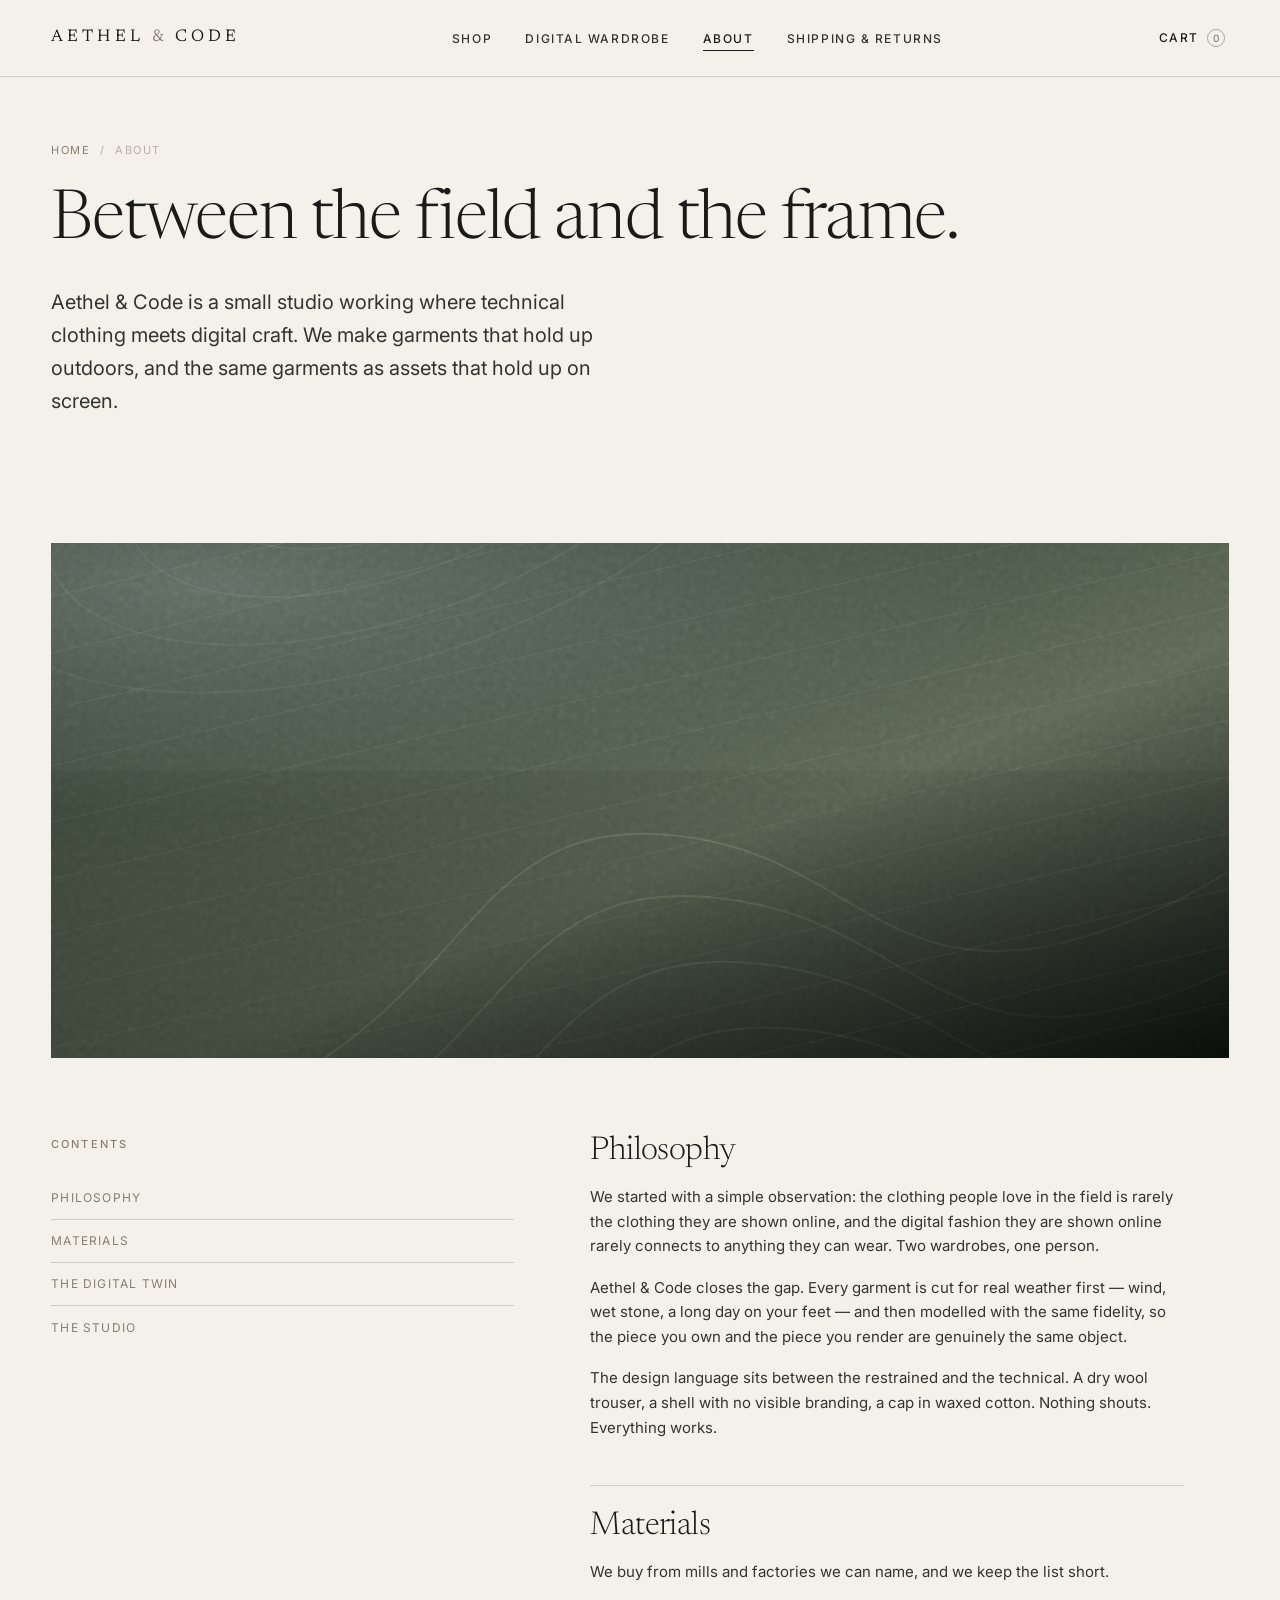
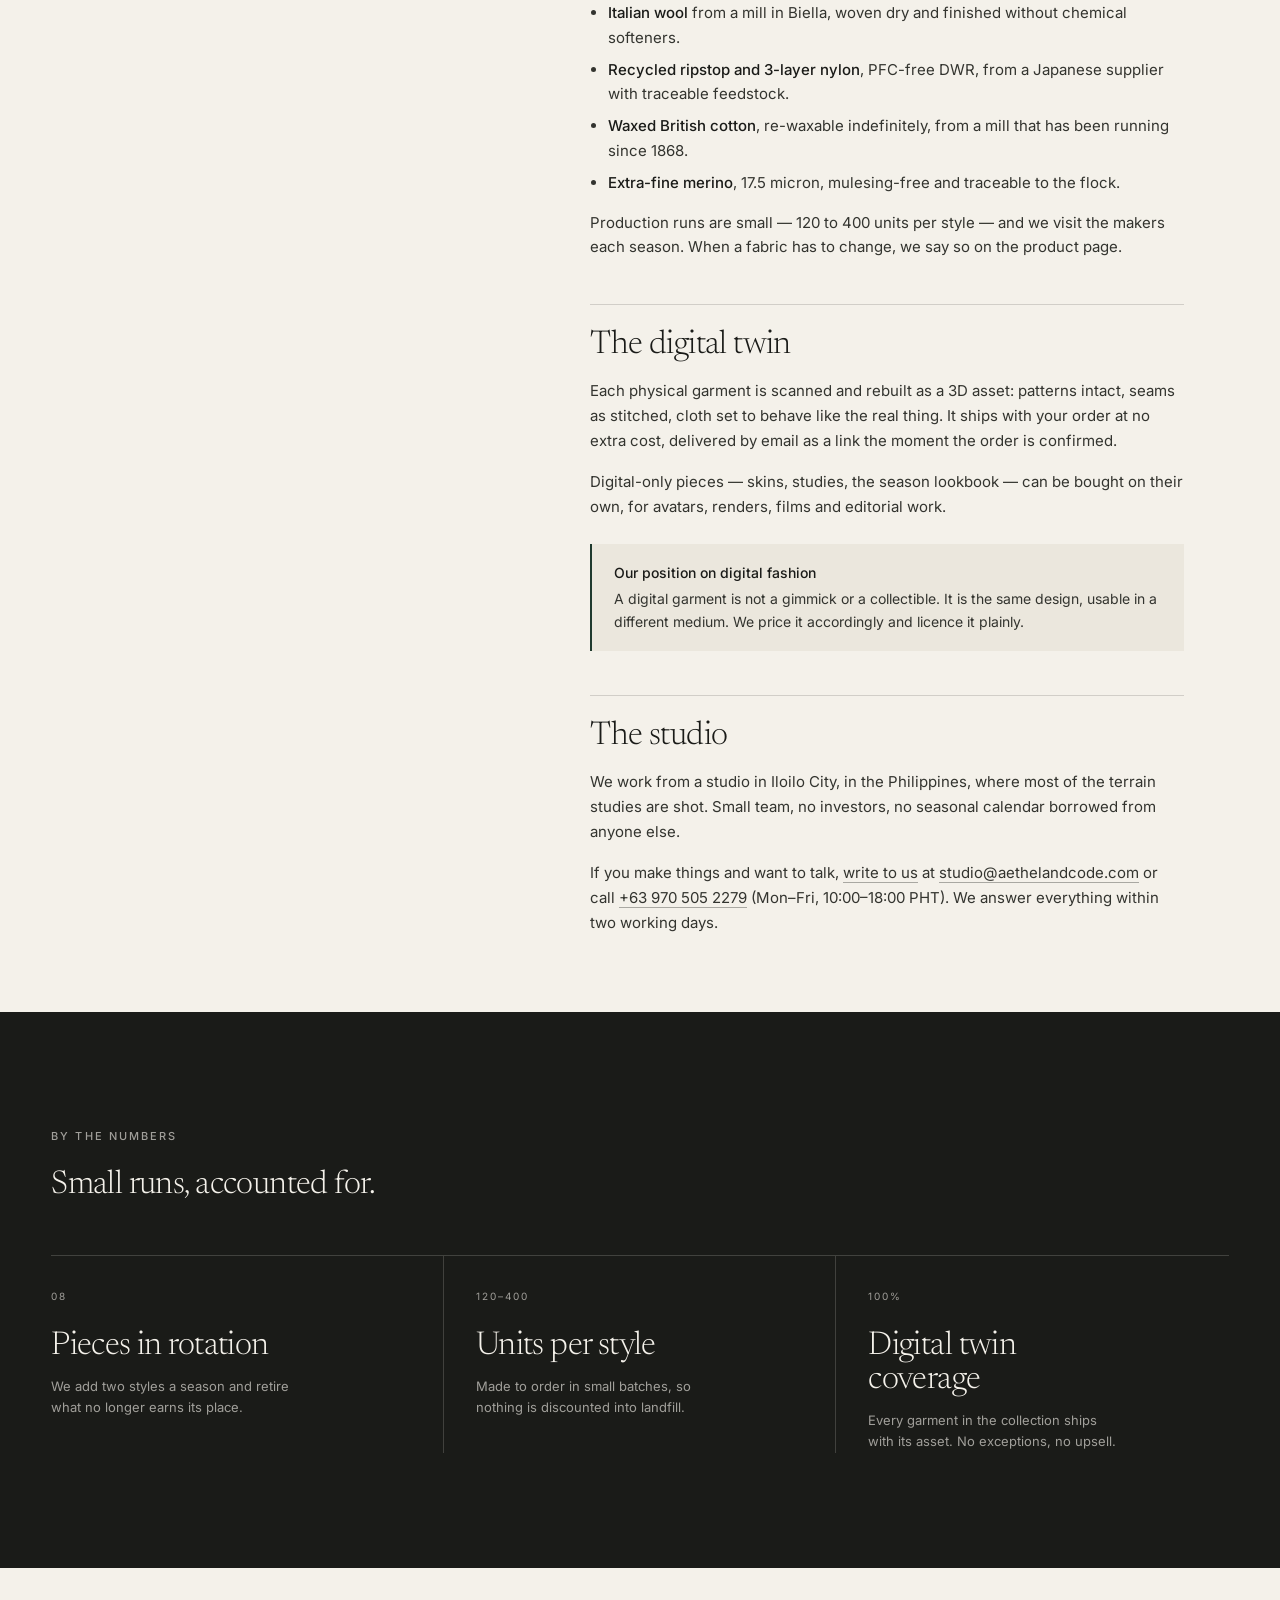
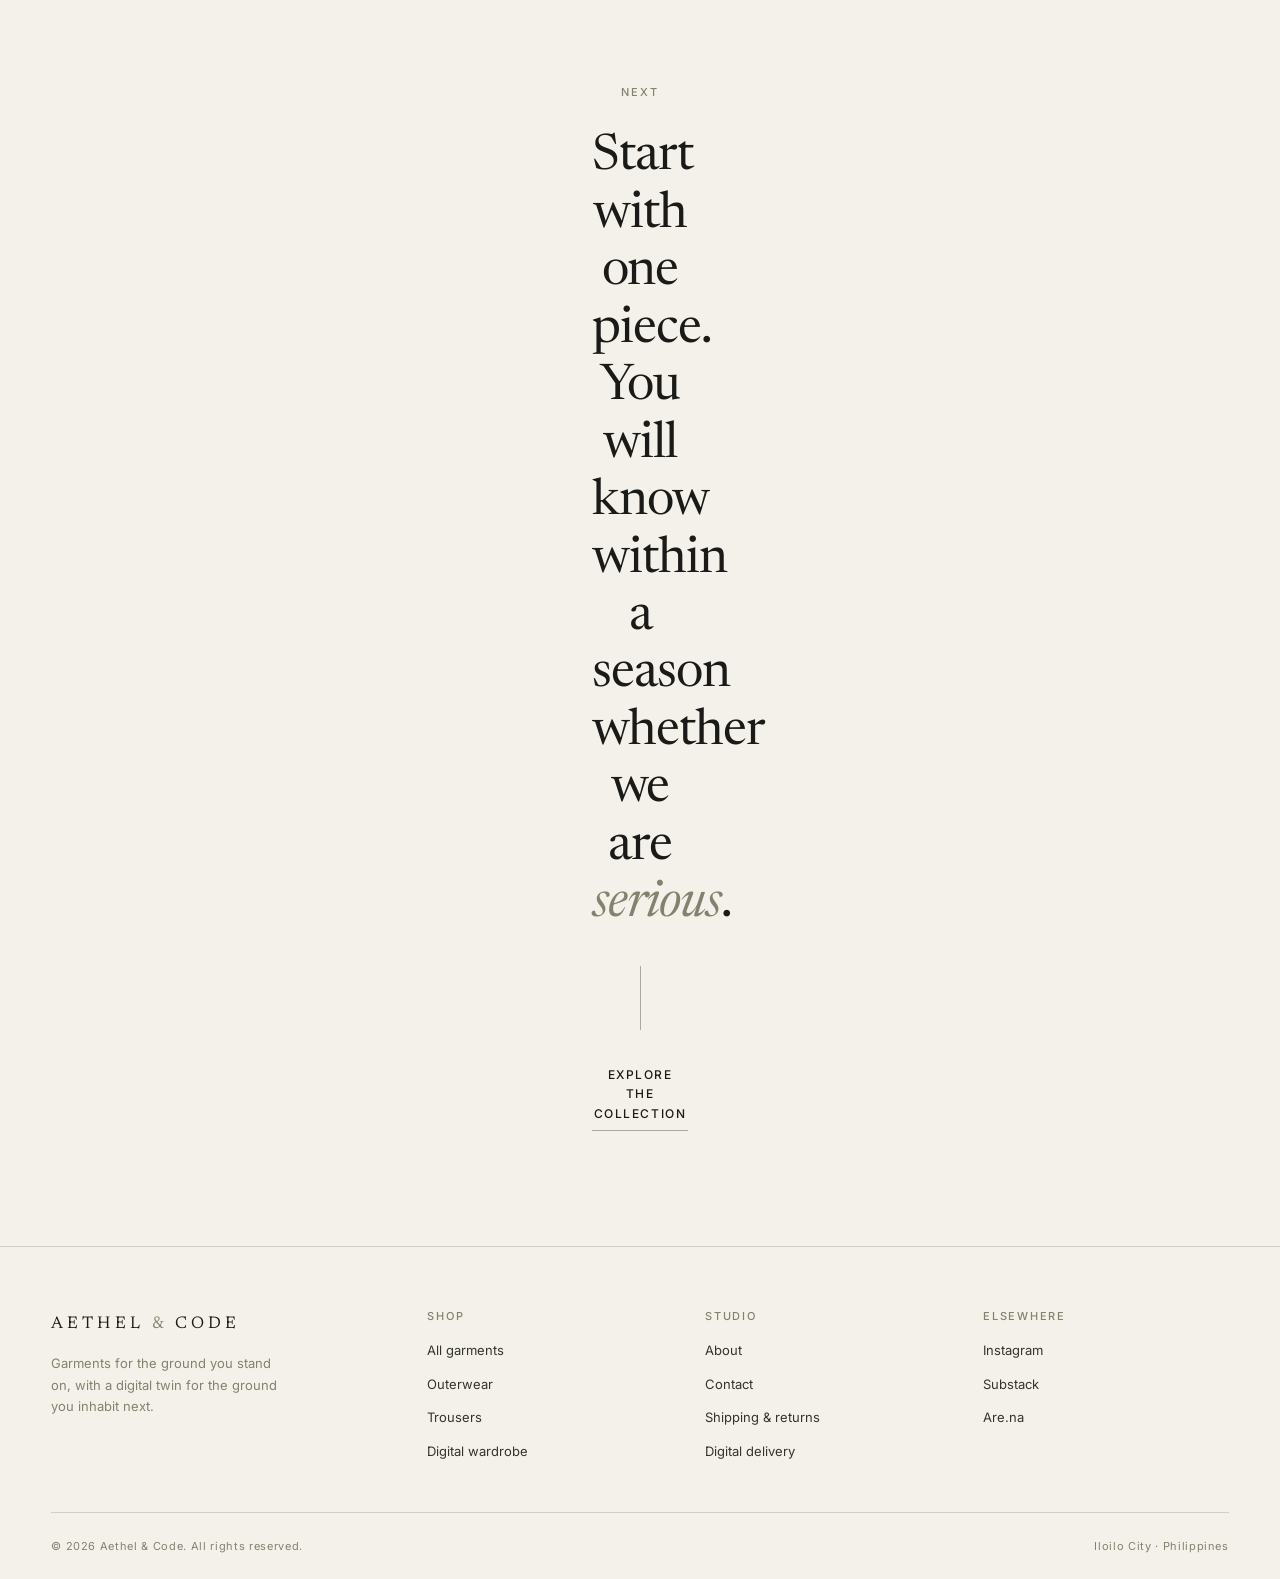
==== commit c8af2ca4: "Move the studio to Iloilo City with a reachable contact number The storefront advertised an East Lon" ====
--- a/about.html
+++ b/about.html
@@ -72,8 +72,8 @@
         </div>
 
         <h2 id="studio">The studio</h2>
-        <p>We work from a studio in East London and a second desk in Reykjav&iacute;k, where most of the terrain studies are shot. Small team, no investors, no seasonal calendar borrowed from anyone else.</p>
-        <p>If you make things and want to talk, <a href="contact.html">write to us</a>. We answer everything within two working days.</p>
+        <p>We work from a studio in Iloilo City, in the Philippines, where most of the terrain studies are shot. Small team, no investors, no seasonal calendar borrowed from anyone else.</p>
+        <p>If you make things and want to talk, <a href="contact.html">write to us</a> at <a href="mailto:studio@aethelandcode.com">studio@aethelandcode.com</a> or call <a href="tel:+639705052279">+63 970 505 2279</a> (Mon&ndash;Fri, 10:00&ndash;18:00 PHT). We answer everything within two working days.</p>
       </div>
     </div>
   </section>
